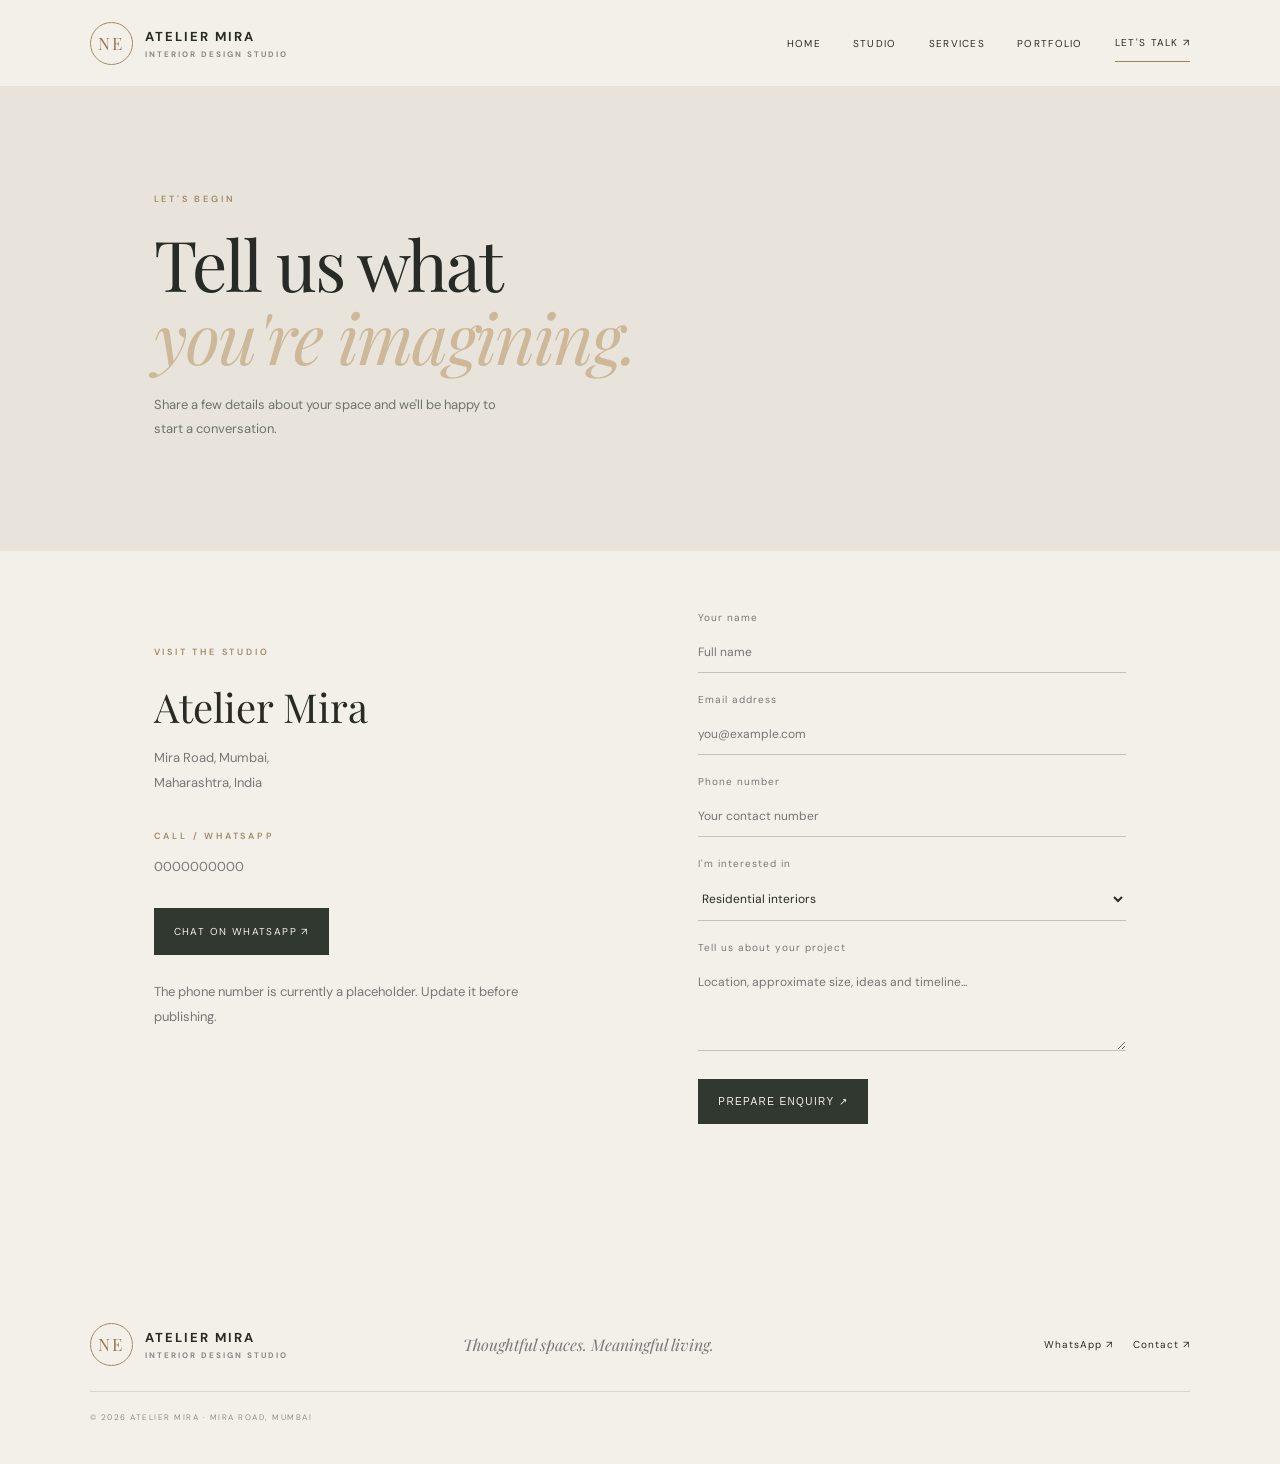
==== contact.html @ 62b8bd23 "Add files via upload" ====
<!doctype html><html lang="en"><head><meta charset="UTF-8"><meta name="viewport" content="width=device-width, initial-scale=1"><meta name="description" content="Atelier Mira — luxury interior design in Mira Road, Mumbai."><link rel="preconnect" href="https://fonts.googleapis.com"><link rel="preconnect" href="https://fonts.gstatic.com" crossorigin><link href="https://fonts.googleapis.com/css2?family=DM+Sans:wght@400;500;600;700&family=Playfair+Display:wght@400;500;600&display=swap" rel="stylesheet"><link rel="stylesheet" href="styles.css"><title>Contact | Atelier Mira</title></head><body><header class="header"><a class="logo" href="index.html"><span>NE</span><b>ATELIER MIRA<small>INTERIOR DESIGN STUDIO</small></b></a><button class="menu" aria-label="Toggle menu">☰</button><nav><a href="index.html">Home</a><a href="about.html">Studio</a><a href="services.html">Services</a><a href="portfolio.html">Portfolio</a><a class="navbtn" href="contact.html">Let's talk ↗</a></nav></header><section class="simplehero"><label class="kicker">LET'S BEGIN</label><h1>Tell us what<br><i>you're imagining.</i></h1><p>Share a few details about your space and we'll be happy to start a conversation.</p></section><section class="contactwrap wrap"><div class="contactinfo"><label class="kicker">VISIT THE STUDIO</label><h2>Atelier Mira</h2><p>Mira Road, Mumbai,<br>Maharashtra, India</p><label class="kicker">CALL / WHATSAPP</label><p><a href="tel:0000000000">0000000000</a></p><a class="btn dark" href="https://wa.me/910000000000" target="_blank" rel="noopener">Chat on WhatsApp ↗</a><p class="small">The phone number is currently a placeholder. Update it before publishing.</p></div><form id="enquiry"><label>Your name<input name="name" required placeholder="Full name"></label><label>Email address<input type="email" name="email" required placeholder="you@example.com"></label><label>Phone number<input name="phone" placeholder="Your contact number"></label><label>I'm interested in<select name="project"><option>Residential interiors</option><option>Apartment interiors</option><option>Modular kitchen</option><option>Office interiors</option><option>Other</option></select></label><label>Tell us about your project<textarea name="message" rows="4" placeholder="Location, approximate size, ideas and timeline..."></textarea></label><button class="btn dark" type="submit">Prepare enquiry ↗</button><p class="formmsg" aria-live="polite"></p></form></section><footer><a class="logo" href="index.html"><span>NE</span><b>ATELIER MIRA<small>INTERIOR DESIGN STUDIO</small></b></a><p>Thoughtful spaces. Meaningful living.</p><div><a href="https://wa.me/910000000000" target="_blank" rel="noopener">WhatsApp ↗</a><a href="contact.html">Contact ↗</a></div><small>© <span id="year"></span> ATELIER MIRA · MIRA ROAD, MUMBAI</small></footer><script src="script.js"></script></body></html>
---- styles.css ----
*{box-sizing:border-box}html{scroll-behavior:smooth}body{margin:0;background:#f3f0e9;color:#282b25;font-family:"DM Sans",sans-serif}a{color:inherit;text-decoration:none}.header{height:86px;padding:0 7%;display:flex;align-items:center;justify-content:space-between;background:#f3f0e9;position:relative;z-index:10}.logo{display:flex;align-items:center;gap:12px;font-size:13px;letter-spacing:2px}.logo>span{width:43px;height:43px;border:1px solid #a58b68;border-radius:50%;display:grid;place-items:center;color:#947b59;font:17px "Playfair Display"}.logo small{display:block;font-size:8px;letter-spacing:2px;color:#888;margin-top:4px}.header nav{display:flex;align-items:center;gap:32px;text-transform:uppercase;font-size:10px;letter-spacing:1.3px}.header nav a:hover{color:#a18158}.navbtn{border-bottom:1px solid #9a805d;padding:12px 0}.menu{display:none;background:none;border:0;font-size:24px}.hero{height: min(790px,85vh);min-height:570px;position:relative;color:white;display:flex;align-items:center;overflow:hidden}.heroimg,.shade{position:absolute;inset:0}.heroimg{background:url("https://images.unsplash.com/photo-1600210492486-724fe5c67fb0?auto=format&fit=crop&w=2000&q=90") center/cover;animation:zoom 18s alternate infinite}.shade{background:linear-gradient(90deg,rgba(20,25,20,.76),rgba(20,25,20,.18))}.herotxt{position:relative;margin-left:12%;max-width:650px}.herotxt label,.kicker{font-size:9px;letter-spacing:2.8px;color:#a18a68;font-weight:600}.herotxt label{color:#dfcfb7}.herotxt h1,.pagehero h1,.simplehero h1,.cta h2{font:clamp(58px,7vw,100px)/1.04 "Playfair Display";letter-spacing:-2px;margin:25px 0}.herotxt i,.pagehero i,.simplehero i,.cta i,h2 i{color:#cdb99a;font-weight:400}.herotxt p,.simplehero p{font-size:13px;line-height:1.9;color:#e7e5df;max-width:370px;margin-bottom:34px}.btn{display:inline-flex;gap:35px;align-items:center;background:#e8dfd1;color:#2c3029;padding:17px 20px;font-size:10px;letter-spacing:1.4px;text-transform:uppercase;border:0;cursor:pointer;transition:.2s}.btn:hover{background:#cdb99a;transform:translateY(-2px)}.btn b{font-size:17px}.herobottom{position:absolute;bottom:26px;left:7%;right:7%;display:flex;justify-content:space-between;font-size:8px;letter-spacing:2px}.wrap{padding-left:12%;padding-right:12%}.intro{padding-top:120px;padding-bottom:120px;display:grid;grid-template-columns:1fr 2fr;gap:8%}.intro h2,.sectiontop h2,.feature h2,.split h2{font:clamp(43px,5vw,68px)/1.08 "Playfair Display";letter-spacing:-1.5px;margin:20px 0}.intro h2 i,.sectiontop h2 i,.feature h2 i,.split h2 i{color:#9d8667}.intro p,.feature p,.split p{font-size:13px;line-height:2;color:#77796f;max-width:500px}.under{display:inline-block;border-bottom:1px solid #a18b6a;padding-bottom:8px;margin-top:16px;font-size:10px;text-transform:uppercase;letter-spacing:1.4px}.services,.values{background:#e8e4db;padding:105px 0}.sectiontop{display:flex;justify-content:space-between;align-items:end;margin-bottom:45px}.servicegrid{display:grid;grid-template-columns:1fr 1fr;border-top:1px solid #c9c1b4}.servicegrid>a{padding:30px 20px 30px 0;border-bottom:1px solid #c9c1b4;position:relative}.servicegrid>a:nth-child(odd){border-right:1px solid #c9c1b4}.servicegrid>a:nth-child(even){padding-left:35px}.servicegrid span,.valuegrid span{font-size:9px;color:#9b8464;letter-spacing:1px}.servicegrid h3,.valuegrid h3{font:25px "Playfair Display";font-weight:400;margin:15px 0 8px}.servicegrid p,.valuegrid p{font-size:12px;color:#77796f;line-height:1.8;max-width:360px}.servicegrid b{position:absolute;right:20px;top:30px;color:#9b8464}.feature{padding-top:120px;padding-bottom:120px;display:grid;grid-template-columns:1.1fr 1fr;gap:9%;align-items:center}.feature img{width:100%;height:500px;object-fit:cover}.feature .btn{margin-top:20px}.dark{background:#30382f;color:#f4f0e8}.cta{background:#626b5c;color:#fff;text-align:center;padding:100px 20px}.cta h2{font-size:clamp(45px,6vw,75px)}.cta .btn{margin-top:15px}.cta .kicker{color:#ddc9a9}footer{padding:42px 7%;display:grid;grid-template-columns:1fr 1fr 1fr;gap:20px;align-items:center}footer>p{font:italic 16px "Playfair Display";color:#777}footer>div{text-align:right;font-size:10px;letter-spacing:1px}footer>div a{margin-left:20px}footer>small{grid-column:1/-1;border-top:1px solid #ddd7cb;padding-top:20px;font-size:8px;letter-spacing:1.5px;color:#929087}.pagehero{height:480px;position:relative;color:white;display:flex;align-items:center;padding:0 12%;overflow:hidden}.pagehero img{position:absolute;inset:0;width:100%;height:100%;object-fit:cover}.pagehero:after{content:"";position:absolute;inset:0;background:linear-gradient(90deg,rgba(24,28,23,.72),rgba(24,28,23,.1))}.pagehero>div{position:relative;z-index:1}.pagehero h1{font-size:76px}.split{padding-top:110px;padding-bottom:110px;display:grid;grid-template-columns:1fr 1fr;gap:10%}.split p:first-child{margin-top:0}.values{padding:80px 0}.valuegrid{display:grid;grid-template-columns:repeat(3,1fr);gap:40px}.simplehero{padding:100px 12% 75px;background:#e8e4db}.simplehero h1{font-size:70px;margin:20px 0}.simplehero p{color:#70736b}.service-list{padding-top:40px;padding-bottom:100px}.service-list article{display:grid;grid-template-columns:.7fr 1.2fr 1fr;gap:35px;align-items:center;padding:45px 0;border-bottom:1px solid #d2cabe;scroll-margin-top:30px}.service-list article>span{font-size:9px;letter-spacing:1.5px;color:#9b8464}.service-list h2{font:34px "Playfair Display";font-weight:400;margin:0 0 12px}.service-list p{font-size:12px;line-height:1.9;color:#74766e}.service-list img{width:100%;height:190px;object-fit:cover}.portfolio{padding-top:55px;padding-bottom:100px}.filters{display:flex;gap:25px;margin-bottom:30px;flex-wrap:wrap}.filters button{background:none;border:0;border-bottom:1px solid transparent;padding:8px 0;font:10px "DM Sans";letter-spacing:1px;text-transform:uppercase;color:#89877f;cursor:pointer}.filters button.active{border-color:#9b8464;color:#292d26}.gallery{display:grid;grid-template-columns:repeat(2,1fr);gap:30px 20px}.gallery figure{margin:0}.gallery img{width:100%;height:340px;object-fit:cover;display:block}.gallery figcaption{padding:14px 0;font:21px "Playfair Display"}.gallery figcaption small{float:right;font:8px "DM Sans";letter-spacing:1.5px;color:#9b8464;margin-top:7px}.note,.small{font-size:10px;color:#888;margin-top:25px}.contactwrap{padding-top:60px;padding-bottom:110px;display:grid;grid-template-columns:1fr 1fr;gap:12%}.contactinfo h2{font:40px "Playfair Display";font-weight:400;margin:22px 0 10px}.contactinfo p{font-size:13px;line-height:1.9;color:#777}.contactinfo .kicker{display:block;margin-top:35px}.contactinfo .btn{margin-top:15px}.contactwrap form{display:flex;flex-direction:column;gap:20px}.contactwrap form label{font-size:10px;letter-spacing:1px;color:#777}.contactwrap input,.contactwrap select,.contactwrap textarea{display:block;width:100%;margin-top:8px;padding:12px 0;background:transparent;border:0;border-bottom:1px solid #c8c1b5;border-radius:0;outline:none;font:12px "DM Sans";color:#282b25}.contactwrap textarea{resize:vertical}.contactwrap form .btn{align-self:flex-start;margin-top:8px}.formmsg{font-size:11px;color:#8b7658}@keyframes zoom{to{transform:scale(1.07)}}[hidden]{display:none!important}@media(max-width:800px){.header{height:72px;padding:0 6%}.menu{display:block}.header nav{display:none;position:absolute;top:72px;left:0;right:0;padding:25px 7%;background:#f3f0e9;flex-direction:column;align-items:flex-start;gap:22px}.header nav.open{display:flex}.wrap{padding-left:8%;padding-right:8%}.intro,.feature,.split,.contactwrap{grid-template-columns:1fr;gap:30px}.intro{padding-top:80px;padding-bottom:80px}.feature img{height:370px}.sectiontop{display:block}.servicegrid{margin-top:30px}.pagehero{height:390px;padding:0 8%}.pagehero h1,.simplehero h1{font-size:58px}.simplehero{padding:75px 8% 55px}.service-list article{grid-template-columns:1fr 1fr}.service-list article>span{grid-column:1/-1}.service-list img{height:160px}.valuegrid{grid-template-columns:1fr 1fr}.contactwrap{padding-top:40px}footer{grid-template-columns:1fr 1fr}footer>p{grid-column:1/-1;grid-row:2}footer>div{grid-column:2;grid-row:1}}@media(max-width:480px){.herotxt{margin:0 8%}.herotxt h1{font-size:54px}.herobottom{font-size:7px}.servicegrid{grid-template-columns:1fr}.servicegrid>a:nth-child(odd){border-right:0}.servicegrid>a:nth-child(even){padding-left:0}.servicegrid>a{padding:25px 0}.gallery{grid-template-columns:1fr}.gallery img{height:300px}.service-list article{grid-template-columns:1fr}.service-list article>span{grid-column:auto}.service-list img{height:220px}.valuegrid{grid-template-columns:1fr}.pagehero h1,.simplehero h1{font-size:48px}footer{padding:35px 7%}}
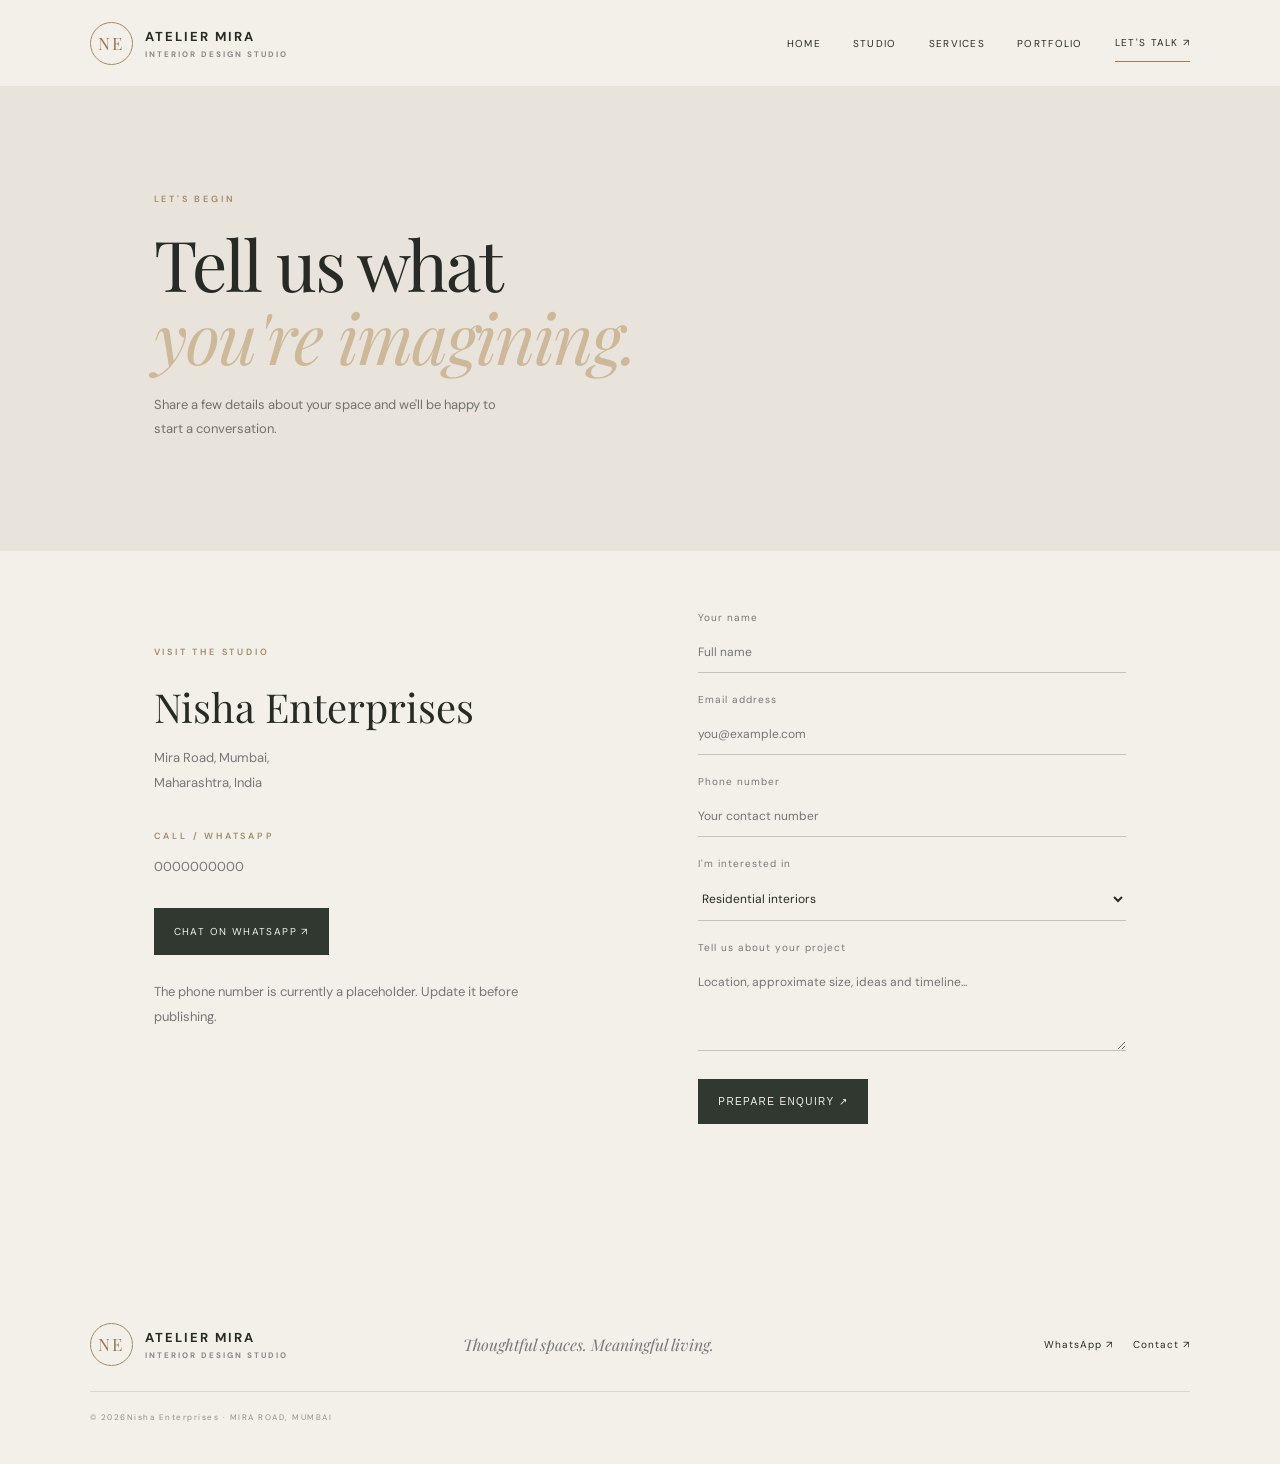
==== commit a00f9df6: "Update contact.html" ====
--- a/contact.html
+++ b/contact.html
@@ -1 +1 @@
-<!doctype html><html lang="en"><head><meta charset="UTF-8"><meta name="viewport" content="width=device-width, initial-scale=1"><meta name="description" content="Atelier Mira — luxury interior design in Mira Road, Mumbai."><link rel="preconnect" href="https://fonts.googleapis.com"><link rel="preconnect" href="https://fonts.gstatic.com" crossorigin><link href="https://fonts.googleapis.com/css2?family=DM+Sans:wght@400;500;600;700&family=Playfair+Display:wght@400;500;600&display=swap" rel="stylesheet"><link rel="stylesheet" href="styles.css"><title>Contact | Atelier Mira</title></head><body><header class="header"><a class="logo" href="index.html"><span>NE</span><b>ATELIER MIRA<small>INTERIOR DESIGN STUDIO</small></b></a><button class="menu" aria-label="Toggle menu">☰</button><nav><a href="index.html">Home</a><a href="about.html">Studio</a><a href="services.html">Services</a><a href="portfolio.html">Portfolio</a><a class="navbtn" href="contact.html">Let's talk ↗</a></nav></header><section class="simplehero"><label class="kicker">LET'S BEGIN</label><h1>Tell us what<br><i>you're imagining.</i></h1><p>Share a few details about your space and we'll be happy to start a conversation.</p></section><section class="contactwrap wrap"><div class="contactinfo"><label class="kicker">VISIT THE STUDIO</label><h2>Atelier Mira</h2><p>Mira Road, Mumbai,<br>Maharashtra, India</p><label class="kicker">CALL / WHATSAPP</label><p><a href="tel:0000000000">0000000000</a></p><a class="btn dark" href="https://wa.me/910000000000" target="_blank" rel="noopener">Chat on WhatsApp ↗</a><p class="small">The phone number is currently a placeholder. Update it before publishing.</p></div><form id="enquiry"><label>Your name<input name="name" required placeholder="Full name"></label><label>Email address<input type="email" name="email" required placeholder="you@example.com"></label><label>Phone number<input name="phone" placeholder="Your contact number"></label><label>I'm interested in<select name="project"><option>Residential interiors</option><option>Apartment interiors</option><option>Modular kitchen</option><option>Office interiors</option><option>Other</option></select></label><label>Tell us about your project<textarea name="message" rows="4" placeholder="Location, approximate size, ideas and timeline..."></textarea></label><button class="btn dark" type="submit">Prepare enquiry ↗</button><p class="formmsg" aria-live="polite"></p></form></section><footer><a class="logo" href="index.html"><span>NE</span><b>ATELIER MIRA<small>INTERIOR DESIGN STUDIO</small></b></a><p>Thoughtful spaces. Meaningful living.</p><div><a href="https://wa.me/910000000000" target="_blank" rel="noopener">WhatsApp ↗</a><a href="contact.html">Contact ↗</a></div><small>© <span id="year"></span> ATELIER MIRA · MIRA ROAD, MUMBAI</small></footer><script src="script.js"></script></body></html>+<!doctype html><html lang="en"><head><meta charset="UTF-8"><meta name="viewport" content="width=device-width, initial-scale=1"><meta name="description" content="Nisha Enterprises — luxury interior design in Mira Road, Mumbai."><link rel="preconnect" href="https://fonts.googleapis.com"><link rel="preconnect" href="https://fonts.gstatic.com" crossorigin><link href="https://fonts.googleapis.com/css2?family=DM+Sans:wght@400;500;600;700&family=Playfair+Display:wght@400;500;600&display=swap" rel="stylesheet"><link rel="stylesheet" href="styles.css"><title>Contact | Nisha Enterprises</title></head><body><header class="header"><a class="logo" href="index.html"><span>NE</span><b>ATELIER MIRA<small>INTERIOR DESIGN STUDIO</small></b></a><button class="menu" aria-label="Toggle menu">☰</button><nav><a href="index.html">Home</a><a href="about.html">Studio</a><a href="services.html">Services</a><a href="portfolio.html">Portfolio</a><a class="navbtn" href="contact.html">Let's talk ↗</a></nav></header><section class="simplehero"><label class="kicker">LET'S BEGIN</label><h1>Tell us what<br><i>you're imagining.</i></h1><p>Share a few details about your space and we'll be happy to start a conversation.</p></section><section class="contactwrap wrap"><div class="contactinfo"><label class="kicker">VISIT THE STUDIO</label><h2>Nisha Enterprises</h2><p>Mira Road, Mumbai,<br>Maharashtra, India</p><label class="kicker">CALL / WHATSAPP</label><p><a href="tel:0000000000">0000000000</a></p><a class="btn dark" href="https://wa.me/910000000000" target="_blank" rel="noopener">Chat on WhatsApp ↗</a><p class="small">The phone number is currently a placeholder. Update it before publishing.</p></div><form id="enquiry"><label>Your name<input name="name" required placeholder="Full name"></label><label>Email address<input type="email" name="email" required placeholder="you@example.com"></label><label>Phone number<input name="phone" placeholder="Your contact number"></label><label>I'm interested in<select name="project"><option>Residential interiors</option><option>Apartment interiors</option><option>Modular kitchen</option><option>Office interiors</option><option>Other</option></select></label><label>Tell us about your project<textarea name="message" rows="4" placeholder="Location, approximate size, ideas and timeline..."></textarea></label><button class="btn dark" type="submit">Prepare enquiry ↗</button><p class="formmsg" aria-live="polite"></p></form></section><footer><a class="logo" href="index.html"><span>NE</span><b>ATELIER MIRA<small>INTERIOR DESIGN STUDIO</small></b></a><p>Thoughtful spaces. Meaningful living.</p><div><a href="https://wa.me/910000000000" target="_blank" rel="noopener">WhatsApp ↗</a><a href="contact.html">Contact ↗</a></div><small>© <span id="year"></span>Nisha Enterprises · MIRA ROAD, MUMBAI</small></footer><script src="script.js"></script></body></html>
